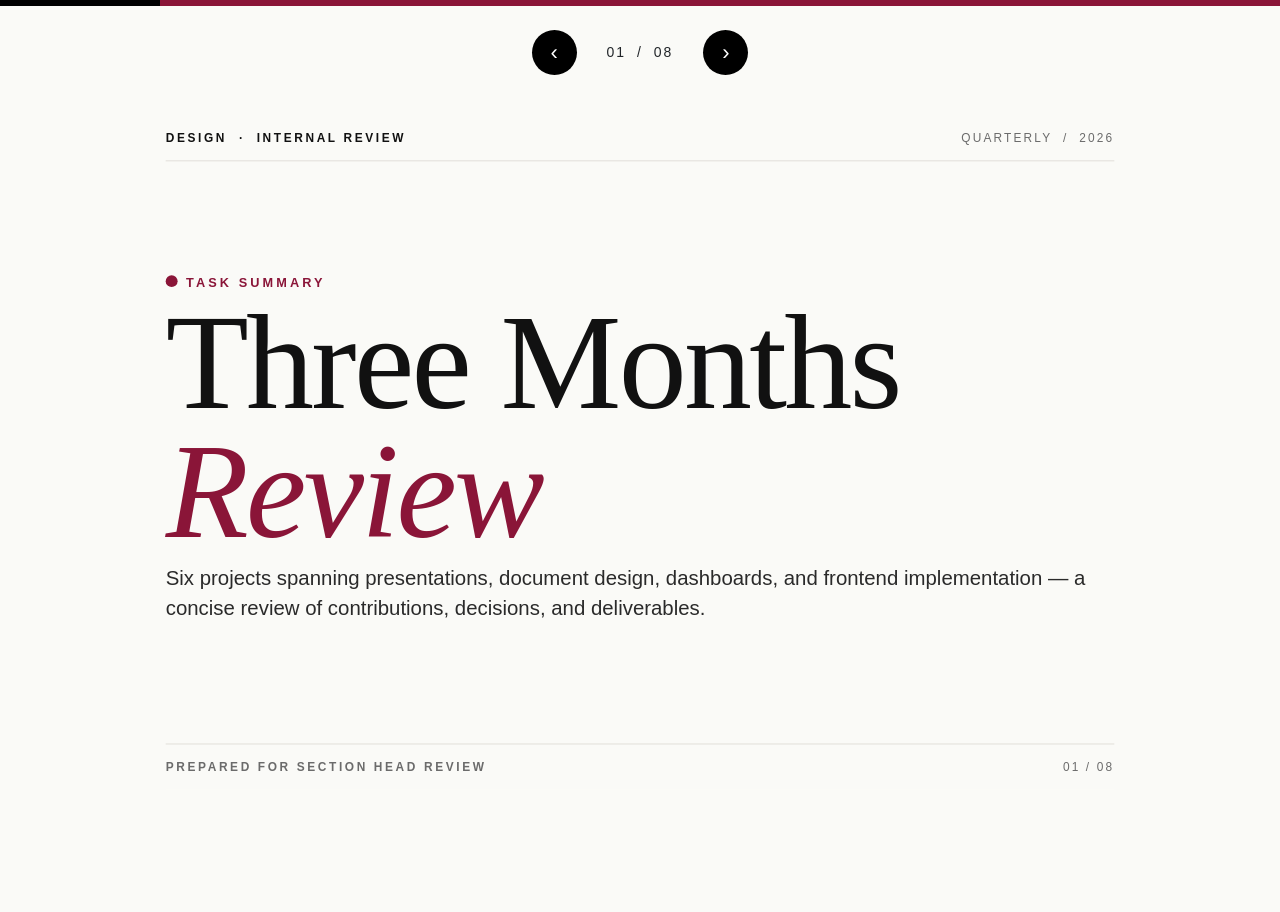
==== summary/index.html @ e82680ed "review1 review1" ====
<!DOCTYPE html>
<html lang="en">
  <head>
    <meta charset="UTF-8">
    <title>Task Summary – Last 3 Months</title>
    <link rel="stylesheet" type="text/css" href="https://cdnjs.cloudflare.com/ajax/libs/bootstrap/5.3.8/css/bootstrap.min.css" />
    <link id="site" rel="stylesheet" type="text/css" href="styles.css" />
  </head>
  <body>
    <div class="progress-bar-top">
      <div class="progress-fill" id="progress-fill"></div>
    </div>
    <!-- <div class="container"><div class="row"><div class="col-md-12"><div class="tabs"><button class="tab active" onclick="openTab(0)">Cover</button><button class="tab" onclick="openTab(1)">Overview</button><button class="tab" onclick="openTab(2)">01</button><button class="tab" onclick="openTab(3)">02</button><button class="tab" onclick="openTab(4)">03</button><button class="tab" onclick="openTab(5)">04</button><button class="tab" onclick="openTab(6)">05</button><button class="tab" onclick="openTab(7)">06</button></div></div></div></div> -->
    <div class="container">
      <div class="row">
        <div class="col-md-12">
          <!-- ========= CONTENT ========= -->
          <div class="slide-controls">
            <button class="arrow-btn" onclick="prevTab()">‹</button>
            <div class="progress-indicator">
              <span id="current-slide">01</span>
              <span class="divider">/</span>
              <span id="total-slides">08</span>
            </div>
            <button class="arrow-btn" onclick="nextTab()">›</button>
          </div>
          <div class="wrapper">
            <!-- Cover -->
            <div class="tab-content active">
              <div class="slide-container pt-4">
                <!-- PASTE CONTENT OF 1.html BODY HERE -->
                <div class="row py-3">
                  <div class="col-md-6">
                    <!-- top meta row: brand mark left, date right -->
                    <div data-object="true" data-object-type="textbox" class="brand-mark"> Design &nbsp;·&nbsp; Internal Review </div>
                  </div>
                  <div class="col-md-6">
                    <div data-object="true" data-object-type="textbox" class="review-title"> Quarterly &nbsp;/&nbsp; 2026 </div>
                  </div>
                  <!-- top hairline rule -->
                  <div class="col-12">
                    <hr class="line" />
                  </div>
                </div>
                <div class="main">
                  <div class="row">
                    <div class="col-12">
                      <div class="task-summary">
                        <!-- small accent dot -->
                        <div data-object="true" data-object-type="shape" class="dot"></div>
                        <!-- eyebrow -->
                        <h6 data-object="true" data-object-type="textbox">Task Summary</h6>
                      </div>
                    </div>
                    <div class="col-12">
                      <!-- main display title -->
                      <h1 data-object="true" data-object-type="textbox" class="main-title"> Three Months <br />
                        <em> Review</em>
                      </h1>
                      <h4 class="description">Six projects spanning presentations, document design, dashboards, and frontend implementation — a concise review of contributions, decisions, and deliverables.</h4>
                    </div>
                  </div>
                </div>
                <!-- bottom rule + footer -->
                <div class="row py-3">
                  <!-- bottom hairline rule -->
                  <div class="col-12">
                    <hr class="line" />
                  </div>
                  <div class="col-md-6">
                    <!-- top meta row: brand mark left, date right -->
                    <div data-object="true" data-object-type="textbox" class="brand-mark light"> Prepared for Section Head Review </div>
                  </div>
                  <div class="col-md-6">
                    <div data-object="true" data-object-type="textbox" class="review-title"> 01 / 08</div>
                  </div>
                </div>
              </div>
            </div>
            <!-- Overview -->
            <div class="tab-content">
              <div class="slide-container pt-4">
                <!-- PASTE CONTENT OF 1.html BODY HERE -->
                <div class="row py-3">
                  <div class="col-md-6">
                    <!-- top meta row: brand mark left, date right -->
                    <div data-object="true" data-object-type="textbox" class="brand-mark">Design &nbsp;·&nbsp; Internal Review</div>
                  </div>
                  <div class="col-md-6">
                    <div data-object="true" data-object-type="textbox" class="review-title">Overview </div>
                  </div>
                  <!-- top hairline rule -->
                  <div class="col-12">
                    <hr class="line" />
                  </div>
                </div>
                <div class="main">
                  <div class="row">
                    <div class="col-12">
                      <div class="task-summary">
                        <!-- eyebrow -->
                        <h6 data-object="true" data-object-type="textbox">At a Glance</h6>
                      </div>
                    </div>
                    <div class="col-12">
                      <!-- main display title -->
                      <h2 data-object="true" data-object-type="textbox" class="title">Six Deliverables, <em>Three Months.</em>
                      </h2>
                    </Div>
                    <div class="col-12 my-2">
                      <hr class="line" />
                    </div>
                  </div>
                  <!-- 4 metrics -->
                  <div class="row text-center">
                    <div class="col-md-3 my-4">
                      <div data-object="true" data-object-type="textbox">
                        <div class="count-heading">06</div>
                        <div class="count-text">Projects Delivered</div>
                      </div>
                    </div>
                    <div class="col-md-3 my-4">
                      <div data-object="true" data-object-type="textbox">
                        <div class="count-heading">02</div>
                        <div class="count-text">Bilingual&nbsp;·&nbsp;EN / AR</div>
                      </div>
                    </div>
                    <div class="col-md-3 my-4">
                      <div data-object="true" data-object-type="textbox">
                        <div class="count-heading">05</div>
                        <div class="count-text">Tools Used</div>
                      </div>
                    </div>
                    <div class="col-md-3 my-4">
                      <div data-object="true" data-object-type="textbox">
                        <div class="count-heading">03</div>
                        <div class="count-text">Months Reviewed</div>
                      </div>
                    </div>
                    <div class="col-12">
                      <hr class="line" />
                    </div>
                  </div>
                  <div class="row">
                    <div class="col-12 my-4">
                      <!-- index list -->
                      <div data-object="true" data-object-type="textbox" class="index mt-2">Index</div>
                    </div>
                    <div class="col-md-6">
                      <!-- col 1 -->
                      <div data-object="true" data-object-type="textbox" class="num-bullets">
                        <div class="d-flex align-items-center gap-4 mb-2">
                          <span class="num">01</span>
                          <span class="text">CDB Guidance Document for Entities</span>
                        </div>
                        <div class="d-flex align-items-center gap-4 mb-2">
                          <span class="num">02</span>
                          <span class="text">Presentation on Census Update</span>
                        </div>
                        
                        <div class="d-flex align-items-center gap-4 mb-2">
                          <span class="num">03</span>
                          <span class="text">DG Dashboard Design</span>
                        </div>
                      </div>
                    </div>
                    <div class="col-md-6">
                      <!-- col 2 -->
                      <div data-object="true" data-object-type="textbox" class="num-bullets">
                        <div class="d-flex align-items-center gap-4 mb-2">
                          <span class="num">04</span>
                          <span class="text">PDF Extractor — Design &amp; Frontend</span>
                        </div>
                        <div class="d-flex align-items-center gap-4 mb-2">
                          <span class="num">05</span>
                          <span class="text">APID Performance Presentation</span>
                        </div>
                        <div class="d-flex align-items-center gap-4 mb-2">
                          <span class="num">06</span>
                          <span class="text">SSD Priorities — Workflow</span>
                        </div>
                      </div>
                    </div>
                  </div>
                </div>
                <!-- bottom rule + footer -->
                <div class="row py-3">
                  <!-- bottom hairline rule -->
                  <div class="col-12">
                    <hr class="line" />
                  </div>
                  <div class="col-md-6">
                    <!-- top meta row: brand mark left, date right -->
                    <div data-object="true" data-object-type="textbox" class="brand-mark light">Task Summary — Last 3 Months</div>
                  </div>
                  <div class="col-md-6">
                    <div data-object="true" data-object-type="textbox" class="review-title">02 / 08</div>
                  </div>
                </div>
              </div>
            </div>
            
            <!-- 01 -->
            <div class="tab-content">
              <div class="slide-container pt-4">
                <!-- PASTE CONTENT OF 1.html BODY HERE -->
                <div class="row py-3">
                  <div class="col-md-6">
                    <!-- top meta row: brand mark left, date right -->
                    <div data-object="true" data-object-type="textbox" class="brand-mark">Project 01 &nbsp;·&nbsp; Document Design</div>
                  </div>
                  <div class="col-md-6">
                    <div data-object="true" data-object-type="textbox" class="review-title">Bilingual &nbsp;·&nbsp; AR / EN</div>
                  </div>
                  <!-- top hairline rule -->
                  <div class="col-12">
                    <hr class="line" />
                  </div>
                </div>
                <div class="main">
                  <div class="row gx-5">
                    <div class="col-md-5">
                      <!-- big numeral -->
                      <div class="image-slider">
                        <!-- preview (inline) -->
                        <img src="img/p-2/1.jpg" class="preview" onclick="openLightbox(this)">
                        <!-- hidden gallery -->
                        <div class="gallery d-none">
                          <img src="img/p-2/1.jpg" class="active">
                          <img src="img/p-2/2.jpg">
                          <img src="img/p-2/3.jpg">
                          <img src="img/p-2/4.jpg">
                          <img src="img/p-2/5.jpg">
                          <img src="img/p-2/6.jpg">
                          <img src="img/p-2/7.jpg">
                          <img src="img/p-2/8.jpg">
                          <img src="img/p-2/9.jpg">
                          <img src="img/p-2/10.png">
                          <img src="img/p-2/11.png">
                          <img src="img/p-2/12.png">
                          <img src="img/p-2/13.png">
                          <img src="img/p-2/14.png">
                          <img src="img/p-2/15.png">
                          <img src="img/p-2/16.jpg">
                          <img src="img/p-2/17.jpg">
                          <img src="img/p-2/18.jpg">
                          <img src="img/p-2/19.jpg">

                        </div>
                      </div>
                      <hr class="red-line">
                      <h4 data-object="true" data-object-type="textbox" class="description fs-5"> A bilingual manual built from the ground up — seven cover concepts, unified typography, consistent iconography. </h4>
                    </div>
                    <div class="col-md-7">
                      <!-- title -->
                      <div class="task-summary">
                        <h6 data-object="true" data-object-type="textbox">CDB Guidance Document</h6>
                      </div>
                      <div data-object="true" data-object-type="textbox" class="title"> Guidance for <br />
                        <em>External Entities.</em>
                      </div>
                      <div data-object="true" data-object-type="textbox" class="index mt-5">Key Contributions</div>
                      <hr data-object="true" data-object-type="shape" class="line" />
                      <div data-object="true" data-object-type="textbox" class="num-bullets">
                        <div class="d-flex align-items-start gap-4 mb-2">
                          <span class="num">→</span class="text">
                          <span>Designed <strong>seven distinct cover page options</strong> for the manual. </span>
                        </div>
                        <div class="d-flex align-items-start gap-4 mb-2">
                          <span class="num">→</span class="text">
                          <span>Applied consistent formatting, typography, and iconography throughout the document.</span>
                        </div>
                        <div class="d-flex align-items-start gap-4 mb-2">
                          <span class="num">→</span>
                          <span class="text">Redesigned all visual elements for both Arabic and English versions — clarity, branding, and bilingual alignment.</span>
                        </div>
                      </div>
                      <!-- tools chips -->
                      <div data-object="true" data-object-type="textbox" class="index mt-5">Tools</div>
                      <hr data-object="true" data-object-type="shape" class="line" />
                      <div data-object="true" data-object-type="textbox" class="d-flex align-items-end gap-3 mb-2">
                        <span class="chip word">MS Word</span>
                        <span class="chip photoshop">Adobe Photoshop</span>
                        <span class="chip pp">MS PowerPoint</span>
                      </div>
                    </div>
                  </div>
                </div>
                <!-- bottom rule + footer -->
                <div class="row py-3">
                  <!-- bottom hairline rule -->
                  <div class="col-12">
                    <hr class="line" />
                  </div>
                  <div class="col-md-6">
                    <!-- top meta row: brand mark left, date right -->
                    <div data-object="true" data-object-type="textbox" class="brand-mark light">Task Summary — Last 3 Months</div>
                  </div>
                  <div class="col-md-6">
                    <div data-object="true" data-object-type="textbox" class="review-title">03 / 08</div>
                  </div>
                </div>
              </div>
            </div>
            <!-- 02 -->
            <div class="tab-content">
              <div class="slide-container pt-4">
                <!-- PASTE CONTENT OF 1.html BODY HERE -->
                <div class="row py-3">
                  <div class="col-md-6">
                    <!-- top meta row: brand mark left, date right -->
                    <div data-object="true" data-object-type="textbox" class="brand-mark">Project 02 &nbsp;·&nbsp; Presentation Design</div>
                  </div>
                  <div class="col-md-6">
                    <div data-object="true" data-object-type="textbox" class="review-title">Visual Presentation</div>
                  </div>
                  <!-- top hairline rule -->
                  <div class="col-12">
                    <hr class="line" />
                  </div>
                </div>
                <div class="main">
                  <div class="row gx-5">
                    <div class="col-md-5">
                      <!-- left column: Lighbox -->
                      <div class="image-slider">
                        <!-- preview (inline) -->
                        <img src="img/p-1/1.jpg" class="preview" onclick="openLightbox(this)">
                        <!-- hidden gallery -->
                        <div class="gallery d-none">
                          <img src="img/p-1/1.jpg" class="active">
                          <img src="img/p-1/2.jpg">
                          <img src="img/p-1/3.jpg">
                          <img src="img/p-1/4.jpg">
                          <img src="img/p-1/5.jpg">
                          <img src="img/p-1/6.jpg">
                          <img src="img/p-1/7.jpg">
                          <img src="img/p-1/8.jpg">
                          <img src="img/p-1/9.jpg">
                          <img src="img/p-1/10.jpg">
                        </div>
                      </div>
                      <!-- vertical caption under numeral -->
                      <hr class="red-line" />
                      <h4 data-object="true" data-object-type="textbox" class="description fs-5"> From Word document to a clear, visual-led presentation — minimal text, maximum readability. </h4>
                    </div>
                    <div class="col-md-7">
                      <div class="task-summary">
                        <h6 data-object="true" data-object-type="textbox">Census Update</h6>
                      </div>
                      <!-- right column: title + contributions -->
                      <div data-object="true" data-object-type="textbox" class="title"> Presentation on <br />
                        <em>Census Update.</em>
                      </div>
                      <div data-object="true" data-object-type="textbox" class="index mt-5">Key Contributions</div>
                      <hr class="line" />
                      <div data-object="true" data-object-type="textbox" class="num-bullets">
                        <div class="d-flex align-items-start gap-4 mb-2">
                          <span class="num">→</span>
                          <span class="text">Transformed a Word document into a clear and visually engaging presentation by extracting and structuring relevant information.</span>
                        </div>
                        <div class="d-flex align-items-start gap-4 mb-2">
                          <span class="num">→</span>
                          <span class="text">Designed slides with concise content — readability emphasized through visuals, icons, and figures.</span>
                        </div>
                        <div class="d-flex align-items-start gap-4 mb-2">
                          <span class="num">→</span>
                          <span class="text">Focused on impactful communication with minimal text and enhanced visual presentation.</span>
                        </div>
                      </div>
                    </div>
                  </div>
                </div>
                <!-- bottom rule + footer -->
                <div class="row py-3">
                  <!-- bottom hairline rule -->
                  <div class="col-12">
                    <hr class="line" />
                  </div>
                  <div class="col-md-6">
                    <!-- top meta row: brand mark left, date right -->
                    <div data-object="true" data-object-type="textbox" class="brand-mark light">Task Summary — Last 3 Months</div>
                  </div>
                  <div class="col-md-6">
                    <div data-object="true" data-object-type="textbox" class="review-title"> 04 / 08 </div>
                  </div>
                </div>
              </div>
            </div>
            <!-- 03 -->
            <div class="tab-content">
              <div class="slide-container pt-4">
                <!-- PASTE CONTENT OF 1.html BODY HERE -->
                <div class="row py-3">
                  <div class="col-md-6">
                    <!-- top meta row: brand mark left, date right -->
                    <div data-object="true" data-object-type="textbox" class="brand-mark">Project 03 &nbsp;·&nbsp; UI / Visual Design</div>
                  </div>
                  <div class="col-md-6">
                    <div data-object="true" data-object-type="textbox" class="review-title">NPC Theme</div>
                  </div>
                  <!-- top hairline rule -->
                  <div class="col-12">
                    <hr class="line" />
                  </div>
                </div>
                <div class="main">
                  <div class="row gx-5">
                    <div class="col-md-5">
                      <!-- big numeral -->
                      <div class="image-slider">
                        <!-- preview (inline) -->
                        <img src="img/p-3/2.png" class="preview" onclick="openLightbox(this)">
                        <!-- hidden gallery -->
                        <div class="gallery d-none">
                          <img src="img/p-3/2.png" class="active">
                          <img src="img/p-3/1.jpg">
                        </div>
                      </div>
                      <hr class="red-line">
                      <h4 data-object="true" data-object-type="textbox" class="description fs-5"> A full visual reset for the DG dashboard — fewer icons, clearer hierarchy, aligned to the NPC branding guidelines. </h4>
                    </div>
                    <div class="col-md-7">
                      <!-- title -->
                      <div class="task-summary">
                        <h6 data-object="true" data-object-type="textbox">DG Dashboard</h6>
                      </div>
                      <div data-object="true" data-object-type="textbox" class="title"> New visual design, <br />
                        <em>less is more.</em>
                      </div>
                      <div data-object="true" data-object-type="textbox" class="index mt-5">Key Contributions</div>
                      <hr data-object="true" data-object-type="shape" class="line" />
                      <div data-object="true" data-object-type="textbox" class="num-bullets">
                        <div class="d-flex align-items-start gap-4 mb-2">
                          <span class="num">→</span>
                          <span class="text">Developed a completely new visual design for the DG dashboard, aligned with the <strong>NPC branding guidelines</strong>. </span>
                        </div>
                        <div class="d-flex align-items-start gap-4 mb-2">
                          <span class="num">→</span>
                          <span class="text">Simplified the interface by reducing excessive icon usage — improving overall readability and user experience.</span>
                        </div>
                      </div>
                      <!-- tools chips -->
                      <div data-object="true" data-object-type="textbox" class="index mt-5">Tools</div>
                      <hr data-object="true" data-object-type="shape" class="line" />
                      <div data-object="true" data-object-type="textbox" class="d-flex align-items-end gap-3 mb-2">
                        <span class="chip photoshop">Adobe Photoshop</span>
                      </div>
                    </div>
                  </div>
                </div>
                <!-- bottom rule + footer -->
                <div class="row py-3">
                  <!-- bottom hairline rule -->
                  <div class="col-12">
                    <hr class="line" />
                  </div>
                  <div class="col-md-6">
                    <!-- top meta row: brand mark left, date right -->
                    <div data-object="true" data-object-type="textbox" class="brand-mark light">Task Summary — Last 3 Months</div>
                  </div>
                  <div class="col-md-6">
                    <div data-object="true" data-object-type="textbox" class="review-title"> 05 / 08 </div>
                  </div>
                </div>
              </div>
            </div>
            <!-- 04 -->
            <div class="tab-content">
              <div class="slide-container pt-4">
                <div class="row py-3">
                  <div class="col-md-6">
                    <!-- top meta row: brand mark left, date right -->
                    <div data-object="true" data-object-type="textbox" class="brand-mark">Project 04 &nbsp;·&nbsp; UX + Frontend</div>
                  </div>
                  <div class="col-md-6">
                    <div data-object="true" data-object-type="textbox" class="review-title">Responsive Build</div>
                  </div>
                  <!-- top hairline rule -->
                  <div class="col-12">
                    <hr class="line" />
                  </div>
                </div>
                <div class="row gx-5">
                  <div class="col-md-5">
                    <!-- big numeral -->
                    <div class="image-slider">
                        <!-- preview (inline) -->
                        <img src="img/p-4/1.jpg" class="preview" onclick="openLightbox(this)">
                        <!-- hidden gallery -->
                        <div class="gallery d-none">
                          <img src="img/p-4/1.jpg" class="active">
                          <img src="img/p-4/2.jpg">
                          <img src="img/p-4/3.jpg">
                          <img src="img/p-4/0.jpg">
                        </div>
                      </div>
                    <hr class="red-line">
                    <h4 data-object="true" data-object-type="textbox" class="description fs-5"> Designed, approved, and shipped — a simpler workflow, fewer steps, and a responsive interface built on Bootstrap. </h4>
                  </div>
                  <div class="col-md-7">
                    <!-- title -->
                    <div class="task-summary">
                      <h6 data-object="true" data-object-type="textbox">PDF Extractor</h6>
                    </div>
                    <div data-object="true" data-object-type="textbox" class="title"> Design &amp; <em>frontend,</em>
                      <br />end to end.
                    </div>
                    <div data-object="true" data-object-type="textbox" class="index mt-5">Key Contributions</div>
                    <hr data-object="true" data-object-type="shape" class="line" />
                    <div data-object="true" data-object-type="textbox" class="num-bullets">
                      <div class="d-flex align-items-start gap-4 mb-2">
                        <span class="num">→</span>
                        <span class="text">Simplified the workflow and interaction steps to enhance user experience.</span>
                      </div>
                      <div class="d-flex align-items-start gap-4 mb-2">
                        <span class="num">→</span>
                        <span class="text">Implemented design improvements following section head approval.</span>
                      </div>
                      <div class="d-flex align-items-start gap-4 mb-2">
                        <span class="num">→</span>
                        <span class="text">Converted the finalized design into a responsive, device-friendly interface.</span>
                      </div>
                      <div class="d-flex align-items-start gap-4 mb-2">
                        <span class="num">→</span>
                        <span class="text">Integrated Bootstrap components — <strong>Stepper, Accordion, Progress</strong> indicators for usability. </span>
                      </div>
                    </div>
                    <!-- tools chips -->
                    <div data-object="true" data-object-type="textbox" class="index mt-5">Tools</div>
                    <hr data-object="true" data-object-type="shape" class="line" />
                    <div data-object="true" data-object-type="textbox" class="d-flex align-items-end gap-3 mb-2">
                      <span class="chip photoshop">Adobe Photoshop</span>
                      <span class="chip xd">Adobe XD</span>
                      <span class="chip vscode">VS Code</span>
                    </div>
                  </div>
                </div>
                <!-- bottom rule + footer -->
                <div class="row py-3">
                  <!-- bottom hairline rule -->
                  <div class="col-12">
                    <hr class="line" />
                  </div>
                  <div class="col-md-6">
                    <!-- top meta row: brand mark left, date right -->
                    <div data-object="true" data-object-type="textbox" class="brand-mark light">Task Summary — Last 3 Months</div>
                  </div>
                  <div class="col-md-6">
                    <div data-ob ject="true" data-object-type="textbox" class="review-title"> 06 / 08 </div>
                  </div>
                </div>
              </div>
            </div>
            <!-- 05 -->
            <div class="tab-content">
              <div class="slide-container pt-4">
                <div class="row py-3">
                  <div class="col-md-6">
                    <!-- top meta row: brand mark left, date right -->
                    <div data-object="true" data-object-type="textbox" class="brand-mark">Project 05 &nbsp;·&nbsp; Presentation Design</div>
                  </div>
                  <div class="col-md-6">
                    <div data-object="true" data-object-type="textbox" class="review-title">For NSC Director</div>
                  </div>
                  <!-- top hairline rule -->
                  <div class="col-12">
                    <hr class="line" />
                  </div>
                </div>
                <div class="main">
                  <div class="row gx-5">
                    <div class="col-md-5">
                      <!-- big numeral -->
                      <div class="image-slider">
                        <!-- preview (inline) -->
                        <img src="img/p-5/1.jpg" class="preview" onclick="openLightbox(this)">
                        <!-- hidden gallery -->
                        <div class="gallery d-none">
                          <img src="img/p-5/1.jpg" class="active">
                          <img src="img/p-5/2.jpg">
                          <img src="img/p-5/3.jpg">
                          <img src="img/p-5/4.jpg">
                          <img src="img/p-5/5.jpg">
                          <img src="img/p-5/6.jpg">
                          <img src="img/p-5/7.jpg">
                          <img src="img/p-5/8.jpg">
                        </div>
                      </div>
                      <hr class="red-line">
                      <h4 data-object="true" data-object-type="textbox" class="description fs-5"> A performance narrative for the NSC Director — raw text turned into infographics, structured layouts, and clear metrics. </h4>
                    </div>
                    <div class="col-md-7">
                      <!-- title -->
                      <div class="task-summary">
                        <h6 data-object="true" data-object-type="textbox">APID Performance</h6>
                      </div>
                      <div data-object="true" data-object-type="textbox" class="title"> APID <em>Section,</em>
                        <br /> Achievements.
                      </div>
                      <div data-object="true" data-object-type="textbox" class="index mt-5">Key Contributions</div>
                      <hr data-object="true" data-object-type="shape" class="line" />
                      <div data-object="true" data-object-type="textbox" class="num-bullets">
                        <div class="d-flex align-items-start gap-4 mb-2">
                          <span class="num">→</span>
                          <span class="text">Converted provided textual content into a professional presentation — infographics, icons, structured layouts.</span>
                        </div>
                        <div class="d-flex align-items-start gap-4 mb-2">
                          <span class="num">→</span>
                          <span class="text">Highlighted team achievements and performance metrics through visually engaging slides.</span>
                        </div>
                      </div>
                      <!-- tools chips -->
                      <div data-object="true" data-object-type="textbox" class="index mt-5">Tools</div>
                      <hr data-object="true" data-object-type="shape" class="line" />
                      <div data-object="true" data-object-type="textbox" class="d-flex align-items-end gap-3 mb-2">
                        <span class="chip word">MS Word</span>
                        <span class="chip photoshop">Adobe Photoshop</span>
                        <span class="chip pp">MS PowerPoint</span>
                      </div>
                    </div>
                  </div>
                </div>
                <!-- bottom rule + footer -->
                <div class="row py-3">
                  <!-- bottom hairline rule -->
                  <div class="col-12">
                    <hr class="line" />
                  </div>
                  <div class="col-md-6">
                    <!-- top meta row: brand mark left, date right -->
                    <div data-object="true" data-object-type="textbox" class="brand-mark light">Task Summary — Last 3 Months</div>
                  </div>
                  <div class="col-md-6">
                    <div data-object="true" data-object-type="textbox" class="review-title"> 07 / 08 </div>
                  </div>
                </div>
              </div>
            </div>
            <!-- 06 -->
            <div class="tab-content">
              <div class="slide-container pt-4">
                <div class="row py-3">
                  <div class="col-md-6">
                    <!-- top meta row: brand mark left, date right -->
                    <div data-object="true" data-object-type="textbox" class="brand-mark">Project 06 &nbsp;·&nbsp; Workflow Design</div>
                  </div>
                  <div class="col-md-6">
                    <div data-object="true" data-object-type="textbox" class="review-title">Data → Process</div>
                  </div>
                  <!-- top hairline rule -->
                  <div class="col-12">
                    <hr class="line" />
                  </div>
                </div>
                <div class="main">
                  <div class="row gx-5">
                    <div class="col-md-5">
                      <!-- big numeral -->
                      <div class="image-slider">
                        <!-- preview (inline) -->
                        <img src="img/p-6/screen-1.jpg" class="preview" onclick="openLightbox(this)">
                        <!-- hidden gallery -->
                        <div class="gallery d-none">
                          <img src="img/p-6/screen-1.jpg" class="active">
                          <img src="img/p-6/screen-2.jpg">
                          <img src="img/p-6/screen-3.jpg">
                          <img src="img/p-6/screen-4.jpg">
                          <img src="img/p-6/screen-5.jpg">
                        </div>
                      </div>
                      <hr class="red-line">
                      <h4 data-object="true" data-object-type="textbox" class="description fs-5"> Raw Excel datasets reshaped into a structured workflow — the priorities of the Statistical Systems Department, end to end. </h4>
                    </div>
                    <div class="col-md-7">
                      <!-- title -->
                      <div class="task-summary">
                        <h6 data-object="true" data-object-type="textbox">SSD Priorities — Workflow</h6>
                      </div>
                      <div data-object="true" data-object-type="textbox" class="title"> From spreadsheets <br />to a <em>complete workflow.</em>
                      </div>
                      <div data-object="true" data-object-type="textbox" class="index mt-5">Key Contributions</div>
                      <hr data-object="true" data-object-type="shape" class="line" />
                      <div data-object="true" data-object-type="textbox" class="num-bullets">
                        <div class="d-flex align-items-start gap-4 mb-2">
                          <span class="num">→</span>
                          <span class="text">Transformed raw datasets from Excel sheets into a structured, visually coherent workflow layout.</span>
                        </div>
                        <div class="d-flex align-items-start gap-4 mb-2">
                          <span class="num">→</span>
                          <span class="text">Designed clear and intuitive representations to effectively communicate processes and priorities.</span>
                        </div>
                      </div>
                      <!-- tools chips -->
                      <div data-object="true" data-object-type="textbox" class="index mt-5">Tools</div>
                      <hr data-object="true" data-object-type="shape" class="line" />
                      <div data-object="true" data-object-type="textbox" class="d-flex align-items-end gap-3 mb-2">
                        <span class="chip photoshop">Adobe Photoshop</span>
                        <span class="chip xd">Adobe XD</span>
                        <span class="chip">VS Code</span>
                      </div>
                    </div>
                  </div>
                </div>
                <!-- bottom rule + footer -->
                <div class="row py-3">
                  <!-- bottom hairline rule -->
                  <div class="col-12">
                    <hr class="line" />
                  </div>
                  <div class="col-md-6">
                    <!-- top meta row: brand mark left, date right -->
                    <div data-object="true" data-object-type="textbox" class="brand-mark light">Task Summary — Last 3 Months</div>
                  </div>
                  <div class="col-md-6">
                    <div data-object="true" data-object-type="textbox" class="review-title"> 08 / 08 </div>
                  </div>
                </div>
              </div>
            </div>
          </div>
        </div>
      </div>
    </div>
    <div id="lightbox" class="lightbox">
      <span class="close" onclick="closeLightbox()">×</span>
      <img id="lightbox-img" class="lightbox-img">
      <!-- navigation -->
      <button class="prev" onclick="navigate(-1)">‹</button>
      <button class="next" onclick="navigate(1)">›</button>
      <!-- thumbnails -->
      <div class="thumb-strip" id="thumb-strip"></div>
    </div>
    <!-- ========= JS ========= -->
    <script src="https://cdnjs.cloudflare.com/ajax/libs/gsap/3.12.2/gsap.min.js"></script>
    <script>
      function closeLightbox() {}
      let currentTab = 0;
      const contents = document.querySelectorAll(".tab-content");
      const totalSlides = contents.length;
      document.getElementById("total-slides").textContent = String(totalSlides).padStart(2, '0');
      // MAIN FUNCTION
      function showTab(index) {
        if (index < 0) index = totalSlides - 1;
        if (index >= totalSlides) index = 0;
        const current = document.querySelector(".tab-content.active");
        const next = contents[index];
        // ✅ Animate OUT (current slide)
        if (current) {
          gsap.to(current, {
            x: -100,
            opacity: 0,
            duration: 0.4
          });
          current.classList.remove("active");
        }
        next.classList.add("active");
        // ✅ PARALLAX IN EFFECT
        const elements = next.querySelectorAll("h1, h2, h4, .title, .description, .num-bullets > div, img");
        gsap.fromTo(next, {
            x: -100,
            opacity: 0
          }, // ✅ start (off screen)
          {
            x: 0,
            opacity: 1,
            duration: 0.5
          } // ✅ end (center)
        );
        gsap.fromTo(elements, {
          y: 50,
          opacity: 0
        }, {
          y: 0,
          opacity: 1,
          duration: 0.6,
          stagger: 0.08,
          ease: "power2.out"
        });
        currentTab = index;
        // ✅ counter update
        document.getElementById("current-slide").textContent = String(index + 1).padStart(2, '0');
        // ✅ progress bar
        const progressPercent = ((index + 1) / totalSlides) * 100;
        document.getElementById("progress-fill").style.width = progressPercent + "%";
      }
      // NAVIGATION
      function nextTab() {
        direction = 1;
        showTab(currentTab + 1);
      }

      function prevTab() {
        direction = -1;
        showTab(currentTab - 1);
      }
      // INIT
      showTab(0);
    </script>
    <script>
      let currentGallery = [];
      let currentIndex = 0;
      let startX = 0;
      /* OPEN LIGHTBOX */
      function openLightbox(imgElement) {
        const slider = imgElement.closest(".image-slider");
        const images = slider.querySelectorAll(".gallery img");
        currentGallery = Array.from(images);
        currentIndex = 0;
        document.getElementById("lightbox").style.display = "block";
        buildThumbnails();
        showImage(currentIndex);
      }
      /* SHOW IMAGE (GSAP ANIM) */
      function showImage(index) {
        const img = document.getElementById("lightbox-img");
        // GSAP animation
        gsap.fromTo(img, {
          opacity: 0,
          scale: 0.95
        }, {
          opacity: 1,
          scale: 1,
          duration: 0.4,
          onStart: () => {
            img.src = currentGallery[index].src;
          }
        });
        updateThumbnails();
      }
      /* NAVIGATION */
      function navigate(step) {
        currentIndex = (currentIndex + step + currentGallery.length) % currentGallery.length;
        showImage(currentIndex);
      }
      /* CLOSE */
      function closeLightbox() {
        document.getElementById("lightbox").style.display = "none";
      }
      /* THUMBNAILS */
      function buildThumbnails() {
        const strip = document.getElementById("thumb-strip");
        strip.innerHTML = "";
        currentGallery.forEach((img, i) => {
          let thumb = document.createElement("img");
          thumb.src = img.src;
          thumb.onclick = () => {
            currentIndex = i;
            showImage(i);
          };
          strip.appendChild(thumb);
        });
      }

      function updateThumbnails() {
        const thumbs = document.querySelectorAll(".thumb-strip img");
        thumbs.forEach((t, i) => {
          t.classList.toggle("active", i === currentIndex);
        });
      }
      /* KEYBOARD */
      document.addEventListener("keydown", function(e) {
        if (document.getElementById("lightbox").style.display === "block") {
          if (e.key === "ArrowRight") navigate(1);
          if (e.key === "ArrowLeft") navigate(-1);
          if (e.key === "Escape") closeLightbox();
        }
      });
      /* CLICK OUTSIDE */
      document.getElementById("lightbox").addEventListener("click", function(e) {
        if (e.target === this) closeLightbox();
      });
      /* ✅ MOBILE SWIPE */
      const lightbox = document.getElementById("lightbox");
      lightbox.addEventListener("touchstart", e => {
        startX = e.touches[0].clientX;
      });
      lightbox.addEventListener("touchend", e => {
        let endX = e.changedTouches[0].clientX;
        if (startX - endX > 50) navigate(1); // swipe left
        if (endX - startX > 50) navigate(-1); // swipe right
      });
      /* ✅ AUTO RESET WHEN TAB CHANGES */
      function openTab(index) {
        let contents = document.querySelectorAll(".tab-content");
        let tabs = document.querySelectorAll(".tab");
        contents.forEach(c => c.classList.remove("active"));
        tabs.forEach(t => t.classList.remove("active"));
        contents[index].classList.add("active");
        tabs[index].classList.add("active");
        closeLightbox(); // important reset
      }
      let touchStartX = 0;
      document.addEventListener("touchstart", e => {
        touchStartX = e.touches[0].clientX;
      });
      document.addEventListener("touchend", e => {
        let touchEndX = e.changedTouches[0].clientX;
        if (touchStartX - touchEndX > 60) {
          nextTab(); // swipe left
        }
        if (touchEndX - touchStartX > 60) {
          prevTab(); // swipe right
        }
      });
    </script>
  </body>
</html>
---- summary/styles.css ----
@font-face {
  font-family: 'Lusail';
  src: url(fonts/Lusail-Regular.eot);
  src: url(fonts/Lusail-Regular.eot?#iefix) format("embedded-opentype"), url(fonts/Lusail-Regular.woff2) format("woff2"), url(fonts/Lusail-Regular.woff) format("woff"), url(fonts/Lusail-Regular.ttf) format("truetype"), url(fonts/Lusail-Regular.svg#Lusail-Regular) format("svg");
  font-weight: 400;
  font-style: normal;
  font-display: swap
}

@font-face {
  font-family: 'Lusail';
  src: url(fonts/Lusail-Light.eot);
  src: url(fonts/Lusail-Light.eot?#iefix) format("embedded-opentype"), url(fonts/Lusail-Light.woff2) format("woff2"), url(fonts/Lusail-Light.woff) format("woff"), url(fonts/Lusail-Light.ttf) format("truetype"), url(fonts/Lusail-Light.svg#Lusail-Light) format("svg");
  font-weight: 300;
  font-style: normal;
  font-display: swap
}

@font-face {
  font-family: 'Lusail';
  src: url(fonts/Lusail-Bold.eot);
  src: url(fonts/Lusail-Bold.eot?#iefix) format("embedded-opentype"), url(fonts/Lusail-Bold.woff2) format("woff2"), url(fonts/Lusail-Bold.woff) format("woff"), url(fonts/Lusail-Bold.ttf) format("truetype"), url(fonts/Lusail-Bold.svg#Lusail-Bold) format("svg");
  font-weight: 700;
  font-style: normal;
  font-display: swap
}

@font-face {
  font-family: 'Lusail';
  src: url(fonts/Lusail-Medium.eot);
  src: url(fonts/Lusail-Medium.eot?#iefix) format("embedded-opentype"), url(fonts/Lusail-Medium.woff2) format("woff2"), url(fonts/Lusail-Medium.woff) format("woff"), url(fonts/Lusail-Medium.ttf) format("truetype"), url(fonts/Lusail-Medium.svg#Lusail-Medium) format("svg");
  font-weight: 500;
  font-style: normal;
  font-display: swap
}

/* ===== GLOBAL STYLES (MERGED CSS) ===== */
/* ===== BASE ===== */
body {
    margin: 0;
    font-family: 'Lusail', sans-serif;
    background: #FAFAF7;
}

.wrapper {
    display: flex;
    justify-content: center;
}

/* ===== TABS ===== */
.tabs {
    border-bottom: 1px solid #ddd;
}

.tabs button {
    padding: 12px 18px;
    border: none;
    background: none;
    cursor: pointer;
    font-weight: 600;
    color: #666;
}

.tabs button.active {
    border-bottom: 3px solid #8A1538;
    color: #8A1538;
}

/* ===== TAB CONTENT ===== */
.tab-content {
    display: none;
    width: 100%;
}

.tab-content.active {
    display: block;
}

/* ===== SLIDE SYSTEM ===== */
.slide-container {
    position: relative;
    /* width: 100%;
    max-width: 1920px;
    margin:auto;
    transform:scale(0.8);
    transform-origin:top center; */
    background: #FAFAF7;
}

/* ===== RESPONSIVE SCALING ===== */
@media (max-width: 1400px) {
    .slide-container {
        transform: scale(0.85);
        transform-origin: top center;
    }
}

@media (max-width: 1000px) {
    .slide-container {
        transform: scale(0.65);
    }
}

@media (max-width: 600px) {
    .slide-container {
        transform: scale(0.5);
    }
}

/* ===== COMMON Formatting ===== */
.count-heading{
  font-family:var(--serif); font-size:96px; font-weight:400; line-height:1;color:#111;
}
.count-text{
  font-family:var(--sans); font-size:15px; font-weight:600; letter-spacing:0.18em; color:#6B6B6B; text-transform:uppercase; margin-top:14px;
}
.task-summary {
  display: flex;
  gap: 10px;
}
.task-summary h6{
font-family:var(--sans); font-size:15px; font-weight:600; letter-spacing:0.24em; color:#8A1538; text-transform:uppercase;

}

.line {
    border-color: #DCDAD3; opacity: 1;
}
.red-line{border-color: #8A1538; opacity: 1; width:80px}
.main-title{
  font-family:Times New Roman; font-size:10rem; font-weight:400; line-height:0.95; color:#111; letter-spacing:-0.02em;
}
.main-title em{font-style:italic; color:#8A1538;}
.title{
  font-family:Times New Roman; font-size:5rem; font-weight:400; line-height:1.2; color:#111; letter-spacing:-0.02em;
}
.title em{font-style:italic; color:#8A1538;}
.description{
 font-family:var(--sans); font-size:24px; font-weight:400; line-height:1.5; color:#2A2A2A;
}
.index{
  font-family:var(--sans); font-size:14px; font-weight:600; letter-spacing:0.24em; color:#6B6B6B; text-transform:uppercase;
}
.brand-mark{
  font-family:var(--sans); font-size:14px; font-weight:600; letter-spacing:0.22em; color:#111; text-transform:uppercase;
}
.brand-mark.light{color:#6B6B6B}
.review-title{
  font-family:var(--sans); font-size:14px; font-weight:500; letter-spacing:0.18em; color:#6B6B6B; text-transform:uppercase; text-align:right;
}
.num-bullets{
  font-family:var(--sans); font-size:22px; line-height:1.7; color:#111; 
}
.num-bullets .num{
  font-family:var(--serif); font-size:24px; color:#8A1538;
}
/* ===== COMMON ELEMENTS ===== */

.text-small {
    font-size: 13px;
    letter-spacing: 0.16em;
    color: #6B6B6B;
    text-transform: uppercase;
}

.text-title {
    font-family: serif;
    color: #111;
}

.text-accent {
    color: #8A1538;
}

.dot {
    width: 14px;
    height: 14px;
    border-radius: 50%;
    background: #8A1538;
}

.flex-row {
    display: flex;
    gap: 24px;
    align-items: baseline;
}

.chip {
    display: inline-block;
    padding: 6px 14px;
    border: 1px solid #DCDAD3;
    border-radius: 24px;
    margin-right: 10px;
    &.photoshop{
      background-color: #001e36;
      color:#31a8ff;
    }
    &.word{
      background-color: #2a5695;
      color:#fff;
    }
    &.pp{
      background-color: #d04223;
      color:#fff;
    }
    &.xd{
      background-color: #470137;
      color:#ff61f6;
    }
    &.vscode{
      background-color: #21a4f1;
      color:#fff;
    }
}





/* preview box (light style) */
.image-slider {
  background: #f7f7f7;
  border: 1px solid #e5e5e5;
  border-radius: 8px;
  padding: 10px;
  margin: 20px 0;
}

.image-slider .preview {
  width: 100%;
  height:360px;
  object-fit: cover;
  border-radius: 6px;
  cursor: pointer;
}


/* LIGHTBOX OVERLAY */
.lightbox {
  display: none;
  position: fixed;
  z-index: 9999;
  padding-top: 60px;
  left: 0;
  top: 0;
  width: 100%;
  height: 100%;
  background: rgba(0,0,0,0.9);
}

/* image */
.lightbox-img {
  display: block;
  margin: auto;
  max-width: 85%;
  max-height: 80%;
  border-radius: 6px;
}

/* close */
.lightbox .close {
  position: absolute;
  top: 20px;
  right: 40px;
  color: #fff;
  font-size: 32px;
  cursor: pointer;
}

/* nav buttons */
.lightbox .prev,
.lightbox .next {
  position: absolute;
  top: 50%;
  transform: translateY(-50%);
  background: rgba(255,255,255,0.1);
  border: none;
  color: #fff;
  font-size: 30px;
  padding: 10px 15px;
  cursor: pointer;
}

.lightbox .prev { left: 20px; }
.lightbox .next { right: 20px; }

.lightbox button:hover {
  background: rgba(255,255,255,0.2);
}


/* thumbnails */
.thumb-strip {
  display: flex;
  gap: 8px;
  justify-content: center;
  margin-top: 20px;
  flex-wrap: wrap;
}

.thumb-strip img {
  width: 60px;
  height: 40px;
  object-fit: cover;
  opacity: 0.6;
  cursor: pointer;
  border-radius: 4px;
  border: 2px solid transparent;
}

.thumb-strip img.active {
  opacity: 1;
  border-color: #fff;
}

/* smooth animation base */
.lightbox-img {
  transition: none; /* GSAP will handle */
}


.image-slider .preview {
  width: 100%;
  height: 360px;
  object-fit: cover;
  border-radius: 6px;
  cursor: pointer;

  transition: transform 0.4s ease, box-shadow 0.4s ease, filter 0.4s ease;
}

/* hover effect */
.image-slider .preview:hover {
  transform: scale(1.04);
  box-shadow: 0 10px 30px rgba(0,0,0,0.15);
  filter: brightness(1.05);
}
.arrow-btn {
  border: none;
  background: #000;
  color: #fff;
  font-size: 24px;
  width: 45px;
  height: 45px;
  border-radius: 50%;
  cursor: pointer;
  transition: 0.3s;
}

.arrow-btn:hover {
  background: #444;
  transform: scale(1.1);
}
.slide-controls {
  display: flex;
  align-items: center;
  justify-content: center;
  gap: 30px;
  margin: 30px 0 20px 0;
}

.arrow-btn {
  border: none;
  background: #000;
  color: #fff;
  font-size: 22px;
  width: 45px;
  height: 45px;
  border-radius: 50%;
  cursor: pointer;
  transition: 0.3s;
}

.arrow-btn:hover {
  transform: scale(1.1);
  background: #333;
}

.progress-indicator {
  font-size: 14px;
  letter-spacing: 2px;
  font-weight: 500;
}

.divider {
  margin: 0 5px;
}
.progress-bar-top {
  position: fixed;
  top: 0;
  left: 0;
  width: 100%;
  height: 6px;
  background:rgba(138,21,56,1);
  z-index: 9999;
}

.progress-fill {
  height: 100%;
  width: 0%;
  background: #000;
  transition: width 0.4s ease;
}
.main {
    height: 69vh;
    display: flex;
    flex-direction: column;
    justify-content: center;
}
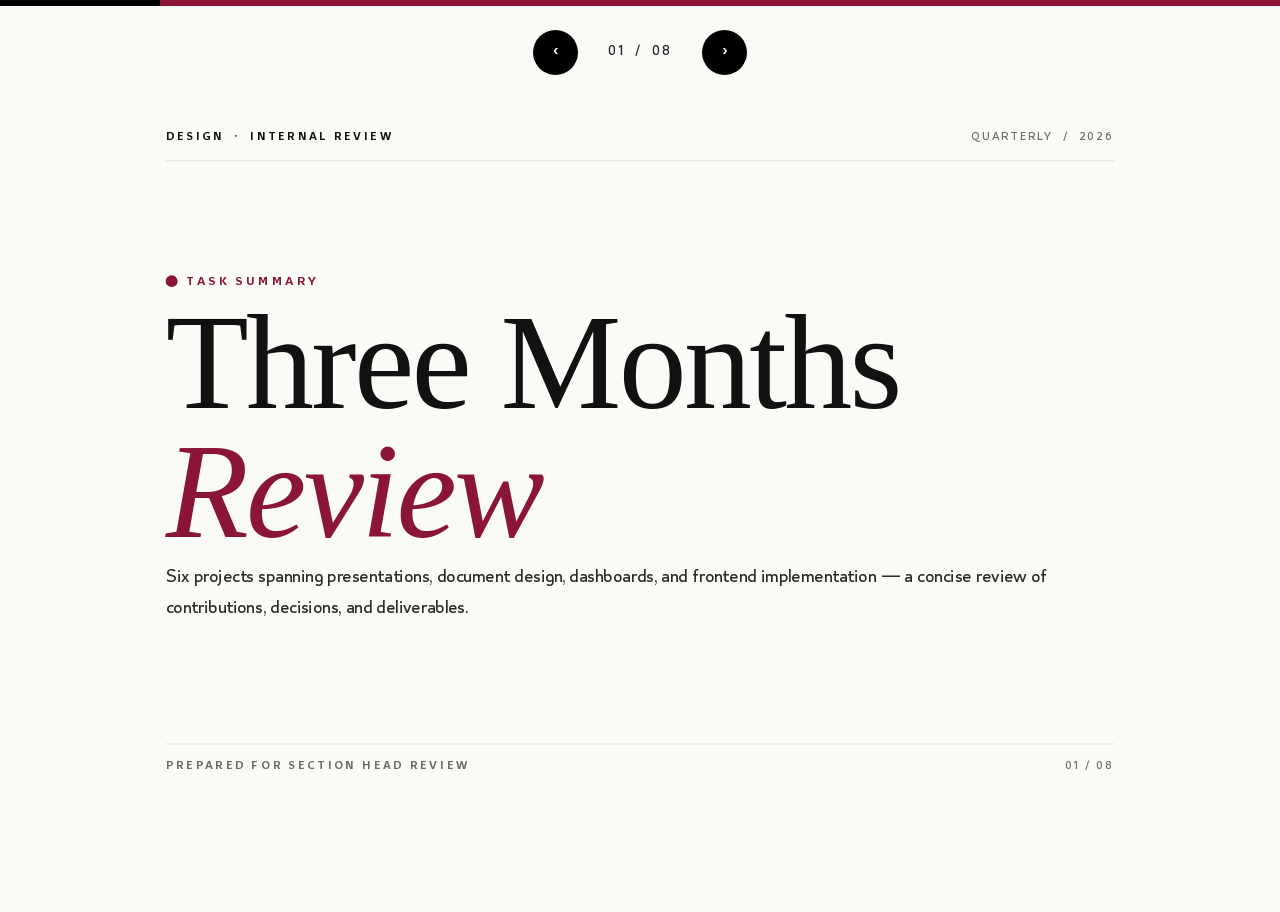
==== commit 8238850d: "test test" ====
--- a/summary/index.html
+++ b/summary/index.html
@@ -3,6 +3,7 @@
   <head>
     <meta charset="UTF-8">
     <title>Task Summary – Last 3 Months</title>
+        <meta name="viewport" content="width=device-width, initial-scale=1, shrink-to-fit=no">
     <link rel="stylesheet" type="text/css" href="https://cdnjs.cloudflare.com/ajax/libs/bootstrap/5.3.8/css/bootstrap.min.css" />
     <link id="site" rel="stylesheet" type="text/css" href="styles.css" />
   </head>
